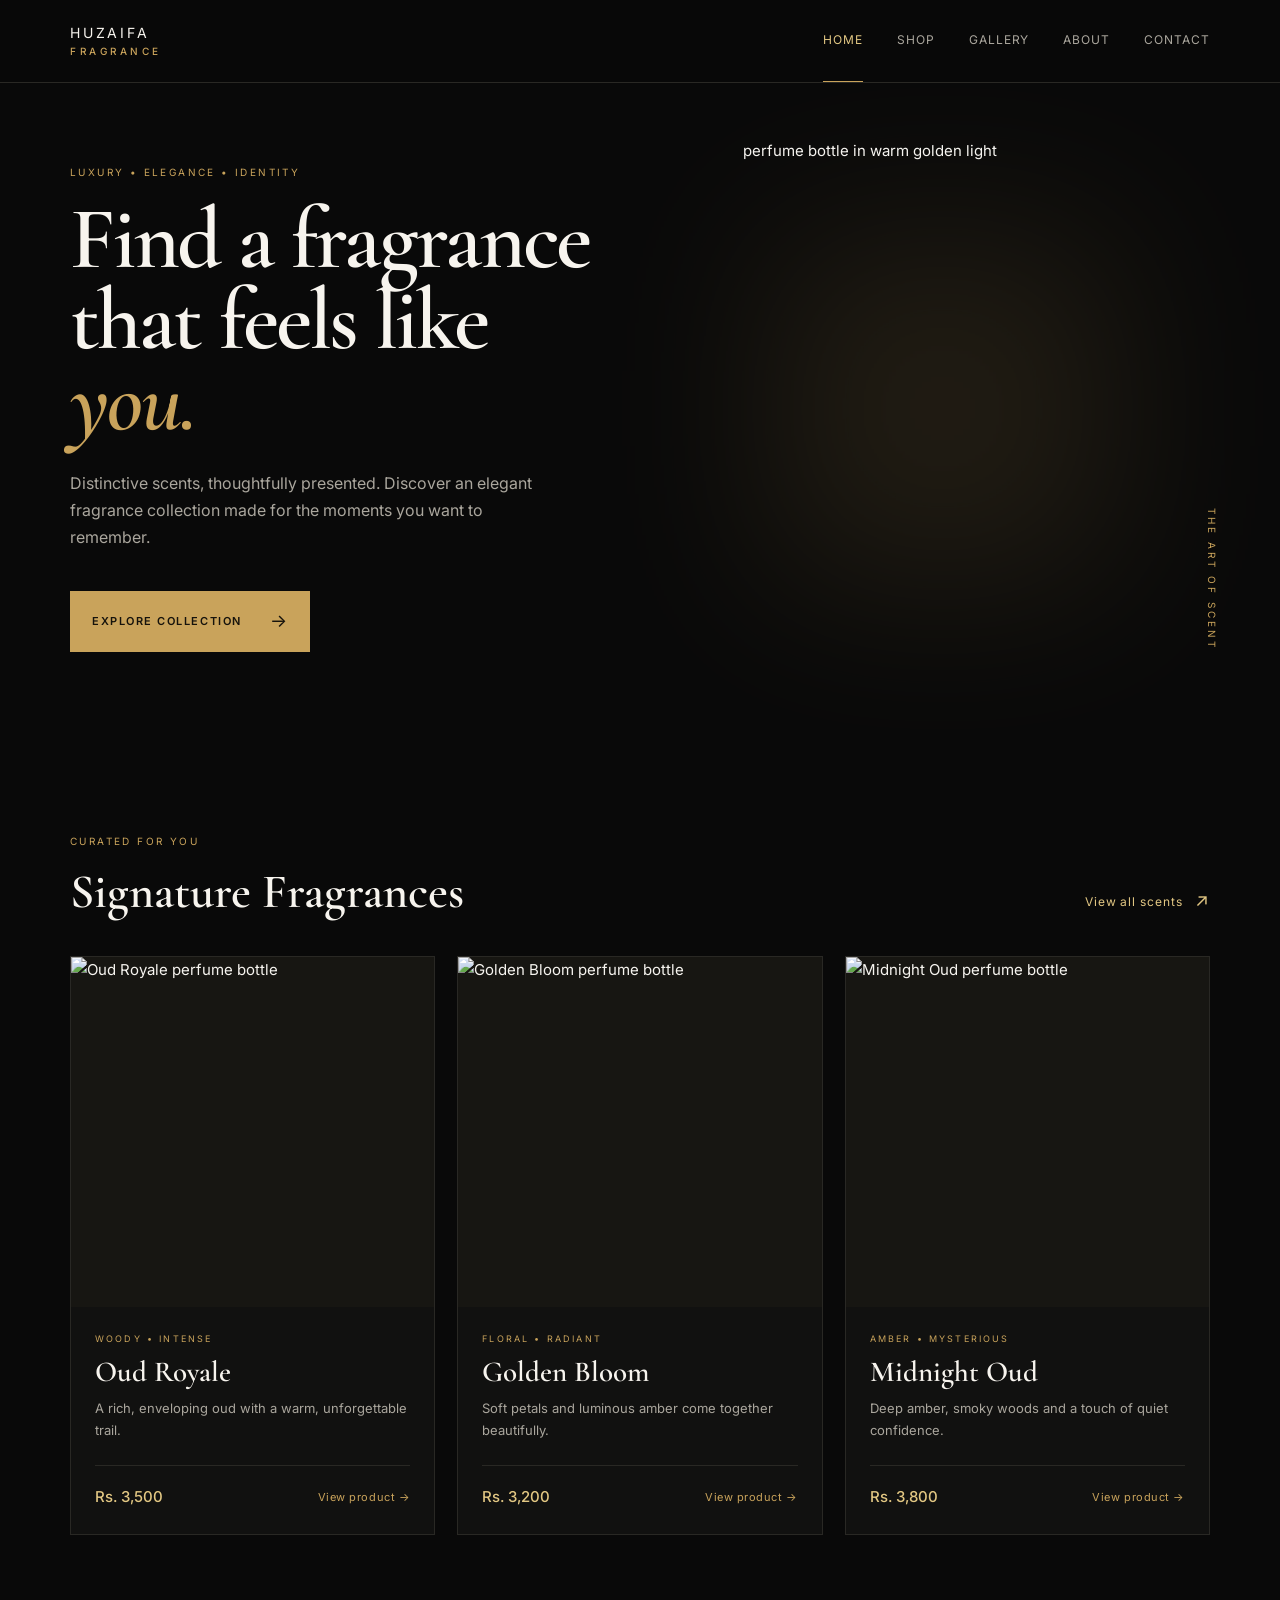
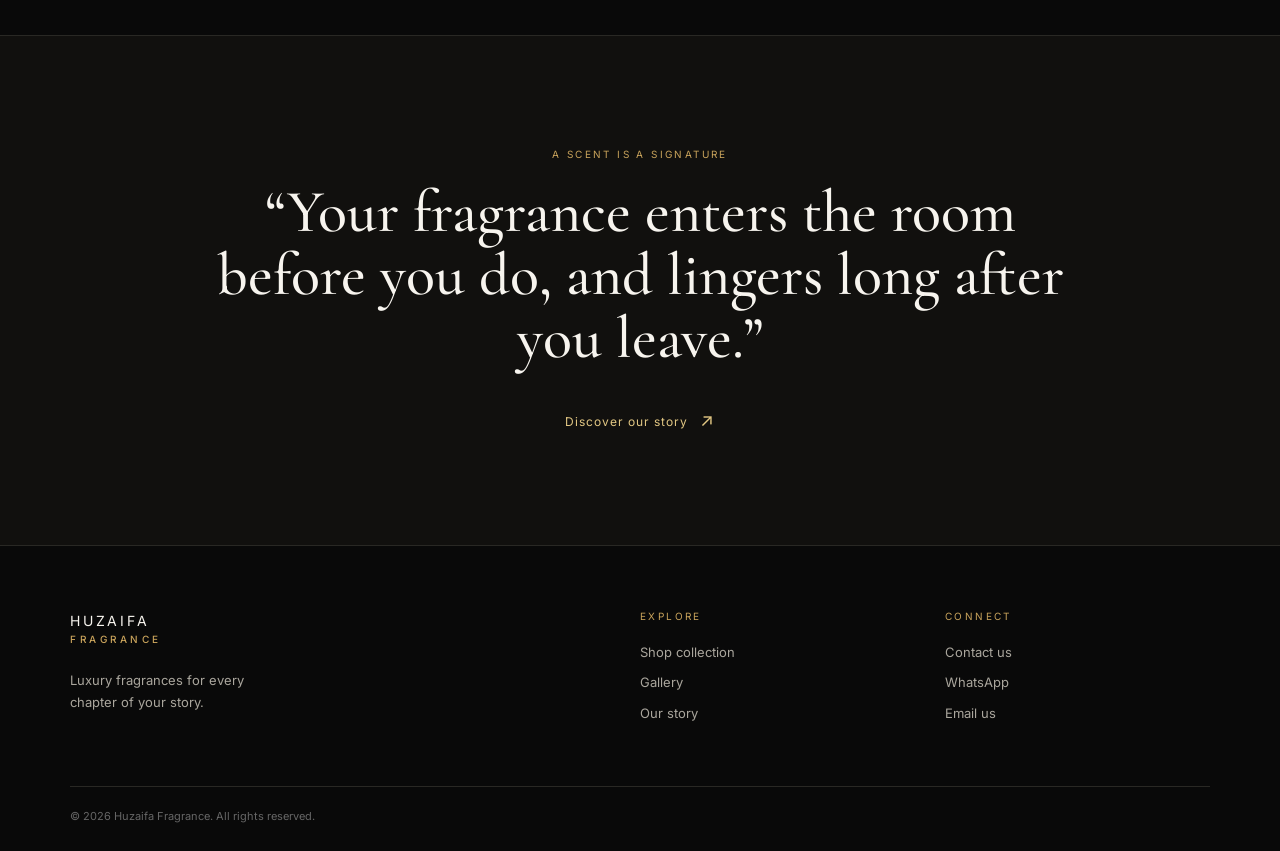
==== index.html @ a4d4c5ab "Build responsive Huzaifa Fragrance GitHub Pages website" ====
<!doctype html>
<html lang="en">
<head>
  <meta charset="UTF-8">
  <meta name="viewport" content="width=device-width, initial-scale=1.0">
  <title>Huzaifa Fragrance | Luxury Perfumes</title>
  <meta name="description" content="Discover luxury fragrances from Huzaifa Fragrance. Explore elegant perfumes for men and women and order your favorite scent.">
  <link rel="preconnect" href="https://fonts.googleapis.com">
  <link rel="preconnect" href="https://fonts.gstatic.com" crossorigin>
  <link href="https://fonts.googleapis.com/css2?family=Cormorant+Garamond:wght@500;600;700&family=Inter:wght@400;500;600&display=swap" rel="stylesheet">
  <link rel="stylesheet" href="style.css">
</head>
<body>
  <header class="site-header">
    <div class="container nav-wrap">
      <a class="brand" href="index.html"><span>HUZAIFA</span><b>FRAGRANCE</b></a>
      <button class="menu-toggle" aria-label="Open navigation" aria-expanded="false">☰</button>
      <nav class="site-nav" aria-label="Main navigation">
        <a class="active" href="index.html">Home</a><a href="shop.html">Shop</a><a href="gallery.html">Gallery</a><a href="about.html">About</a><a href="contact.html">Contact</a>
      </nav>
    </div>
  </header>
  <main>
    <section class="hero container">
      <div class="hero-copy"><p class="eyebrow">LUXURY • ELEGANCE • IDENTITY</p><h1>Find a fragrance that feels like <em>you.</em></h1><p class="lead">Distinctive scents, thoughtfully presented. Discover an elegant fragrance collection made for the moments you want to remember.</p><a class="button" href="shop.html">Explore Collection <span>→</span></a></div>
      <div class="hero-art"><div class="hero-glow"></div><img src="https://images.unsplash.com/photo-1547887538-e3a2f32cb1cc?auto=format&fit=crop&w=900&q=85" alt="Luxury perfume bottle in warm golden light"><span class="vertical-label">THE ART OF SCENT</span></div>
    </section>
    <section class="section container"><div class="section-heading"><div><p class="eyebrow">CURATED FOR YOU</p><h2>Signature Fragrances</h2></div><a class="text-link" href="shop.html">View all scents <span>↗</span></a></div><div class="product-grid">
      <article class="product-card"><a href="product.html?product=oud-royale"><div class="product-image"><img src="https://images.unsplash.com/photo-1594035910387-fea47794261f?auto=format&fit=crop&w=700&q=85" alt="Oud Royale perfume bottle"></div></a><div class="card-info"><p class="eyebrow">WOODY • INTENSE</p><h3>Oud Royale</h3><p>A rich, enveloping oud with a warm, unforgettable trail.</p><div class="card-bottom"><strong>Rs. 3,500</strong><a href="product.html?product=oud-royale">View product →</a></div></div></article>
      <article class="product-card"><a href="product.html?product=golden-bloom"><div class="product-image"><img src="https://images.unsplash.com/photo-1615634260167-c8cdede054de?auto=format&fit=crop&w=700&q=85" alt="Golden Bloom perfume bottle"></div></a><div class="card-info"><p class="eyebrow">FLORAL • RADIANT</p><h3>Golden Bloom</h3><p>Soft petals and luminous amber come together beautifully.</p><div class="card-bottom"><strong>Rs. 3,200</strong><a href="product.html?product=golden-bloom">View product →</a></div></div></article>
      <article class="product-card"><a href="product.html?product=midnight-oud"><div class="product-image"><img src="https://images.unsplash.com/photo-1592945403244-b3fbafd7f539?auto=format&fit=crop&w=700&q=85" alt="Midnight Oud perfume bottle"></div></a><div class="card-info"><p class="eyebrow">AMBER • MYSTERIOUS</p><h3>Midnight Oud</h3><p>Deep amber, smoky woods and a touch of quiet confidence.</p><div class="card-bottom"><strong>Rs. 3,800</strong><a href="product.html?product=midnight-oud">View product →</a></div></div></article>
    </div></section>
    <section class="quote-section"><div class="container quote"><p class="eyebrow">A SCENT IS A SIGNATURE</p><blockquote>“Your fragrance enters the room before you do, and lingers long after you leave.”</blockquote><a class="text-link" href="about.html">Discover our story <span>↗</span></a></div></section>
  </main>
  <footer class="site-footer"><div class="container footer-grid"><div><a class="brand" href="index.html"><span>HUZAIFA</span><b>FRAGRANCE</b></a><p class="footer-copy">Luxury fragrances for every chapter of your story.</p></div><div><p class="eyebrow">EXPLORE</p><a href="shop.html">Shop collection</a><a href="gallery.html">Gallery</a><a href="about.html">Our story</a></div><div><p class="eyebrow">CONNECT</p><a href="contact.html">Contact us</a><a href="https://wa.me/92XXXXXXXXXX">WhatsApp</a><a href="mailto:your@email.com">Email us</a></div></div><div class="container copyright">© <span class="year"></span> Huzaifa Fragrance. All rights reserved.</div></footer>
  <script src="script.js"></script>
</body>
</html>
---- style.css ----
:root{--black:#090909;--panel:#111110;--gold:#c9a35b;--gold-light:#e2c783;--white:#f7f4ee;--muted:#aaa69d;--line:#292824;--serif:'Cormorant Garamond',Georgia,serif;--sans:'Inter',Arial,sans-serif}*{box-sizing:border-box}html{scroll-behavior:smooth}body{margin:0;background:var(--black);color:var(--white);font-family:var(--sans);font-size:15px;line-height:1.7}a{color:inherit;text-decoration:none}img{display:block;max-width:100%;width:100%;object-fit:cover}.container{width:min(1140px,calc(100% - 48px));margin:auto}.site-header{border-bottom:1px solid var(--line);background:rgba(9,9,9,.94);position:sticky;top:0;z-index:10;backdrop-filter:blur(12px)}.nav-wrap{min-height:82px;display:flex;align-items:center;justify-content:space-between}.brand{font-family:var(--sans);font-size:14px;letter-spacing:.2em;line-height:1.1;display:inline-flex;flex-direction:column}.brand span{color:var(--white)}.brand b{color:var(--gold);font-weight:500;font-size:10px;letter-spacing:.35em;margin-top:5px}.site-nav{display:flex;align-items:center;gap:34px;font-size:12px;letter-spacing:.08em;text-transform:uppercase;color:var(--muted)}.site-nav a{padding:30px 0;border-bottom:1px solid transparent}.site-nav a:hover,.site-nav a.active{color:var(--gold-light);border-color:var(--gold)}.menu-toggle{display:none;background:none;border:0;color:var(--gold);font-size:24px}.hero{min-height:650px;display:grid;grid-template-columns:1fr 1fr;gap:70px;align-items:center}.hero-copy{padding:50px 0}.eyebrow{color:var(--gold);font-size:10px;letter-spacing:.24em;margin:0 0 18px;text-transform:uppercase}.hero h1,.page-intro h1{font:600 clamp(52px,7vw,88px)/.92 var(--serif);letter-spacing:-.03em;margin:0 0 28px;max-width:650px}.hero h1 em{color:var(--gold);font-style:italic}.lead{color:var(--muted);max-width:480px;font-size:16px}.button{display:inline-flex;align-items:center;gap:28px;background:var(--gold);color:#16130c;padding:15px 22px;margin-top:24px;font-size:11px;font-weight:600;letter-spacing:.14em;text-transform:uppercase;transition:.25s}.button:hover{background:var(--gold-light);transform:translateY(-2px)}.button span{font-size:18px;font-weight:400}.hero-art{height:540px;position:relative;display:flex;align-items:center;justify-content:center}.hero-art img{height:100%;filter:saturate(.7);clip-path:polygon(13% 0,100% 0,87% 100%,0 100%)}.hero-glow{position:absolute;width:65%;height:65%;background:var(--gold);filter:blur(90px);opacity:.12}.vertical-label{position:absolute;right:-10px;bottom:28px;writing-mode:vertical-rl;color:var(--gold);font-size:10px;letter-spacing:.3em}.section{padding:100px 0}.section-heading{display:flex;justify-content:space-between;align-items:end;margin-bottom:40px}.section-heading h2,.about-content h2,.contact-panel h2{font:600 48px/1 var(--serif);margin:0}.text-link{color:var(--gold-light);font-size:12px;letter-spacing:.08em}.text-link span{font-size:18px;margin-left:8px}.product-grid{display:grid;grid-template-columns:repeat(3,1fr);gap:22px}.product-card{background:var(--panel);border:1px solid var(--line);transition:.25s}.product-card:hover{border-color:#68532c;transform:translateY(-4px)}.product-image{height:350px;overflow:hidden;background:#171612}.product-image img{height:100%;transition:.5s;filter:saturate(.78)}.product-card:hover .product-image img{transform:scale(1.04)}.card-info{padding:24px}.card-info .eyebrow{margin-bottom:8px;font-size:9px}.card-info h2,.card-info h3{font:600 29px var(--serif);margin:0 0 8px}.card-info p:not(.eyebrow){color:var(--muted);font-size:13px;min-height:48px;margin:0}.card-bottom{display:flex;justify-content:space-between;align-items:center;border-top:1px solid var(--line);margin-top:20px;padding-top:18px}.card-bottom strong{color:var(--gold-light);font-weight:500}.card-bottom a{font-size:11px;color:var(--gold);letter-spacing:.05em}.quote-section{background:#11100e;border-top:1px solid var(--line);border-bottom:1px solid var(--line)}.quote{text-align:center;padding:110px 20px}.quote blockquote{font:500 clamp(32px,5vw,60px)/1.05 var(--serif);max-width:850px;margin:0 auto 35px}.site-footer{padding:62px 0 25px}.footer-grid{display:grid;grid-template-columns:2fr 1fr 1fr;gap:40px;padding-bottom:60px}.footer-copy{color:var(--muted);font-size:13px;max-width:220px;margin-top:24px}.footer-grid>div:not(:first-child){display:flex;flex-direction:column;gap:8px}.footer-grid .eyebrow{margin-bottom:8px}.footer-grid a:not(.brand){color:var(--muted);font-size:13px}.footer-grid a:hover{color:var(--gold)}.copyright{border-top:1px solid var(--line);padding-top:20px;color:#666;font-size:11px}.page-intro{padding:100px 0 70px;border-bottom:1px solid var(--line)}.page-intro h1{font-size:clamp(52px,7vw,78px);max-width:700px}.page-intro>p:last-child{color:var(--muted);max-width:530px}.filter-row{border-bottom:1px solid var(--line);padding-bottom:20px;margin-bottom:30px;display:flex;justify-content:space-between;color:var(--muted);font-size:12px}.filter{border:0;background:none;color:var(--muted);margin-left:20px;padding:0;cursor:pointer}.filter.active,.filter:hover{color:var(--gold)}.product-detail{padding:90px 0 120px;display:grid;grid-template-columns:1fr 1fr;gap:85px}.detail-image{height:680px;background:var(--panel)}.detail-image img{height:100%;filter:saturate(.75)}.detail-copy{padding:25px 0}.detail-copy h1{font:600 clamp(58px,7vw,92px)/.9 var(--serif);margin:0 0 20px}.price{color:var(--gold-light);font-size:20px}.detail-meta{display:flex;gap:50px;border-top:1px solid var(--line);border-bottom:1px solid var(--line);padding:20px 0;margin:30px 0}.detail-meta div,.note-row div{display:flex;flex-direction:column;gap:4px}.detail-meta span,.note-row span,.contact-list span{font-size:9px;letter-spacing:.2em;color:var(--gold)}.detail-meta strong,.note-row strong{font-size:13px;font-weight:500}.small-note{font-size:11px;color:#777}.notes{margin-top:60px}.notes h2{font:500 32px var(--serif);margin:0 0 24px}.note-row{display:grid;grid-template-columns:repeat(3,1fr);gap:20px}.gallery-grid{padding:80px 0 120px;display:grid;grid-template-columns:1.2fr 1fr 1fr;grid-auto-rows:260px;gap:20px}.gallery-grid figure{margin:0;overflow:hidden}.gallery-grid img{height:100%;filter:saturate(.7);transition:.4s}.gallery-grid figure:hover img{transform:scale(1.04);filter:saturate(1)}.gallery-tall{grid-row:span 2}.gallery-wide{grid-column:span 2}.about-layout,.contact-layout{display:grid;grid-template-columns:1fr 1fr;gap:90px;padding:100px 0 130px}.about-image{height:680px}.about-image img{height:100%;filter:saturate(.65)}.about-content{display:flex;flex-direction:column;gap:50px}.about-content h2,.contact-panel h2{font-size:42px;margin-bottom:16px}.about-content p,.contact-panel>p{color:var(--muted)}.feature-list{list-style:none;padding:0;margin:0}.feature-list li{border-top:1px solid var(--line);padding:14px 0;color:var(--muted)}.feature-list li:before{content:'✦';color:var(--gold);margin-right:14px}.contact-layout{align-items:start}.contact-panel{background:var(--panel);border:1px solid var(--line);padding:52px}.contact-list{border-top:1px solid var(--line)}.contact-list>div{padding:24px 0;border-bottom:1px solid var(--line);display:flex;justify-content:space-between;gap:20px}.contact-list a,.contact-list p{margin:0;color:var(--gold-light);font-size:14px}.contact-list p{color:var(--muted)}
@media(max-width:760px){.container{width:min(100% - 32px,600px)}.nav-wrap{min-height:72px}.menu-toggle{display:block}.site-nav{display:none;position:absolute;top:72px;left:0;right:0;background:var(--black);border-bottom:1px solid var(--line);padding:12px 16px;flex-direction:column;align-items:stretch;gap:0}.site-nav.open{display:flex}.site-nav a{padding:12px 0}.hero{min-height:auto;display:flex;flex-direction:column;gap:20px;padding-top:55px}.hero-copy{padding:0}.hero h1{font-size:58px}.hero-art{height:420px;width:100%}.vertical-label{right:0}.section{padding:70px 0}.section-heading{align-items:start;flex-direction:column;gap:18px}.section-heading h2{font-size:42px}.product-grid{grid-template-columns:1fr}.product-image{height:380px}.quote{padding:75px 10px}.footer-grid{grid-template-columns:1fr 1fr;gap:35px}.footer-grid>div:first-child{grid-column:span 2}.page-intro{padding:65px 0 45px}.page-intro h1{font-size:56px}.filter-row{display:block}.filter-row>div{margin-top:16px}.filter{margin:0 18px 0 0}.product-detail,.about-layout,.contact-layout{grid-template-columns:1fr;gap:45px;padding:60px 0 80px}.detail-image,.about-image{height:480px}.detail-copy{padding:0}.detail-copy h1{font-size:65px}.note-row{gap:10px}.about-content{gap:38px}.gallery-grid{padding:55px 0 80px;grid-template-columns:1fr 1fr;grid-auto-rows:190px;gap:10px}.gallery-tall{grid-row:span 2}.gallery-wide{grid-column:span 2}.contact-panel{padding:32px 24px}.contact-list>div{display:block}.contact-list a,.contact-list p{display:block;margin-top:6px}}
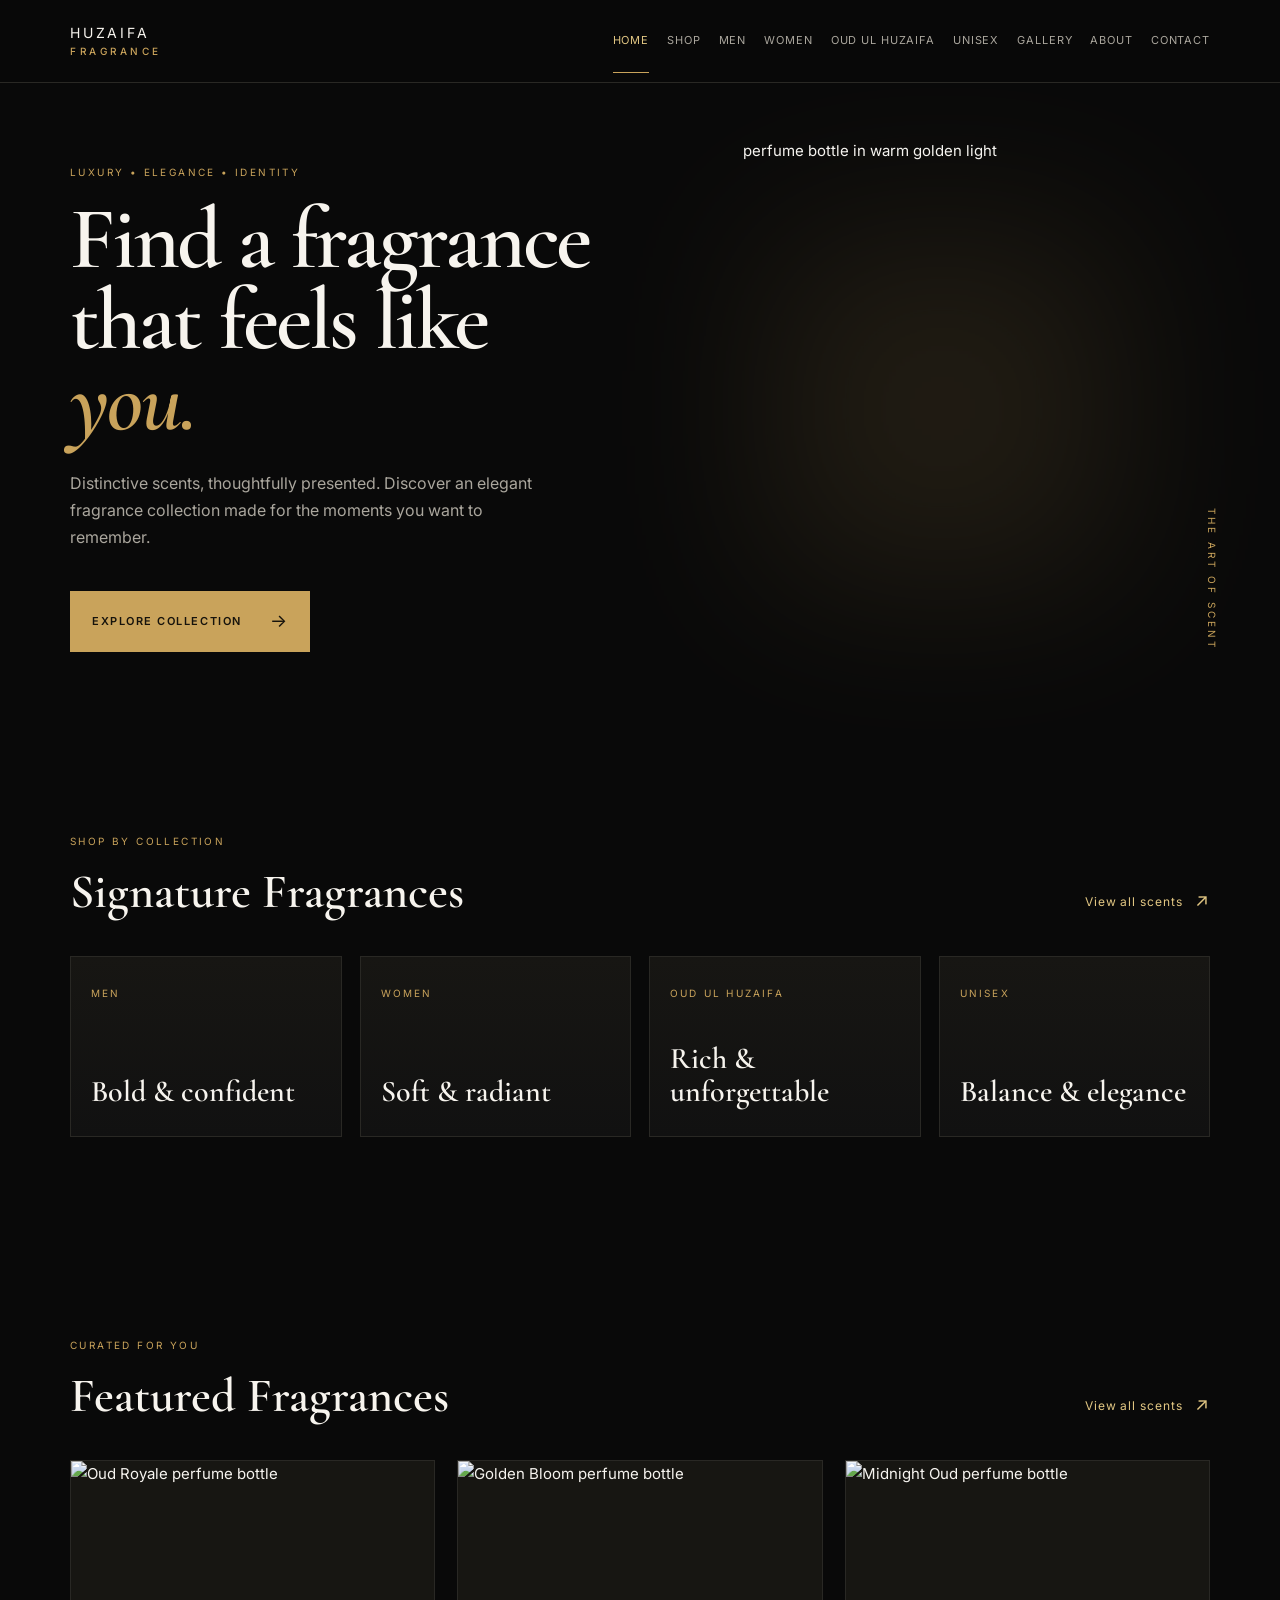
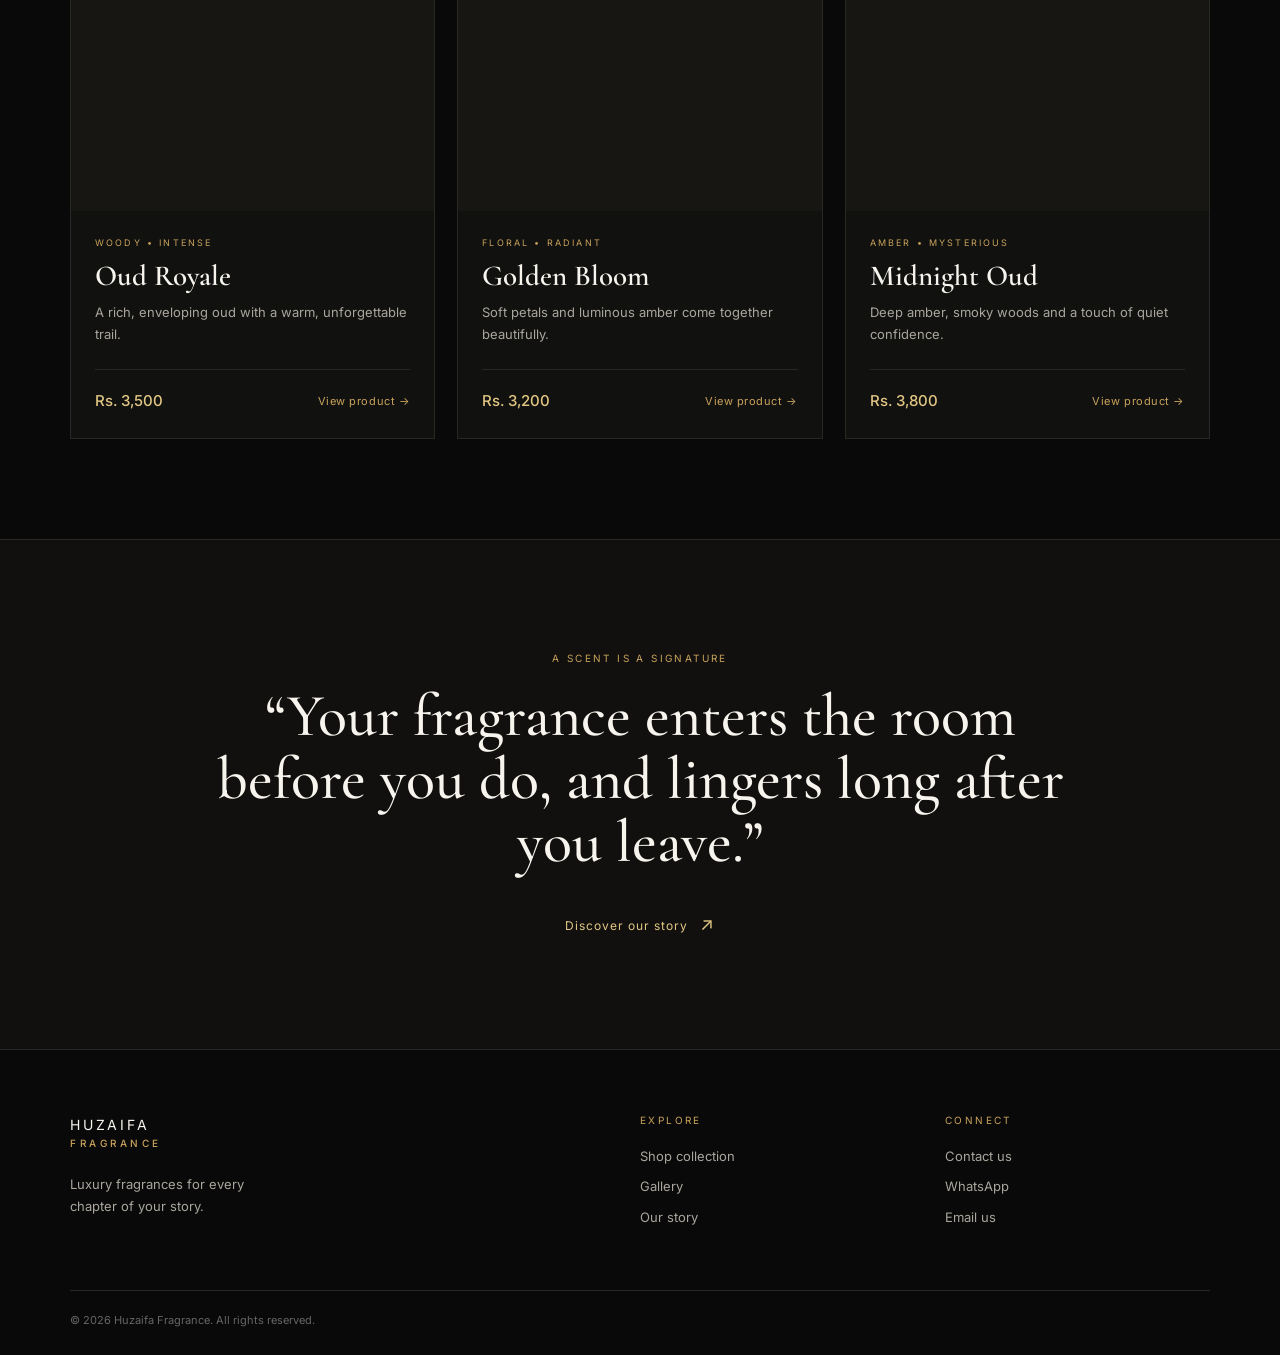
==== commit 620c268e: "Add Men, Women, Oud ul Huzaifa and Unisex fragrance pages to the Huzaifa Fragrance website." ====
--- a/index.html
+++ b/index.html
@@ -16,7 +16,15 @@
       <a class="brand" href="index.html"><span>HUZAIFA</span><b>FRAGRANCE</b></a>
       <button class="menu-toggle" aria-label="Open navigation" aria-expanded="false">☰</button>
       <nav class="site-nav" aria-label="Main navigation">
-        <a class="active" href="index.html">Home</a><a href="shop.html">Shop</a><a href="gallery.html">Gallery</a><a href="about.html">About</a><a href="contact.html">Contact</a>
+        <a class="active" href="index.html">Home</a>
+        <a href="shop.html">Shop</a>
+        <a href="men.html">Men</a>
+        <a href="women.html">Women</a>
+        <a href="oud-ul-huzaifa.html">Oud ul Huzaifa</a>
+        <a href="unisex.html">Unisex</a>
+        <a href="gallery.html">Gallery</a>
+        <a href="about.html">About</a>
+        <a href="contact.html">Contact</a>
       </nav>
     </div>
   </header>
@@ -25,7 +33,18 @@
       <div class="hero-copy"><p class="eyebrow">LUXURY • ELEGANCE • IDENTITY</p><h1>Find a fragrance that feels like <em>you.</em></h1><p class="lead">Distinctive scents, thoughtfully presented. Discover an elegant fragrance collection made for the moments you want to remember.</p><a class="button" href="shop.html">Explore Collection <span>→</span></a></div>
       <div class="hero-art"><div class="hero-glow"></div><img src="https://images.unsplash.com/photo-1547887538-e3a2f32cb1cc?auto=format&fit=crop&w=900&q=85" alt="Luxury perfume bottle in warm golden light"><span class="vertical-label">THE ART OF SCENT</span></div>
     </section>
-    <section class="section container"><div class="section-heading"><div><p class="eyebrow">CURATED FOR YOU</p><h2>Signature Fragrances</h2></div><a class="text-link" href="shop.html">View all scents <span>↗</span></a></div><div class="product-grid">
+
+    <section class="section container">
+      <div class="section-heading"><div><p class="eyebrow">SHOP BY COLLECTION</p><h2>Signature Fragrances</h2></div><a class="text-link" href="shop.html">View all scents <span>↗</span></a></div>
+      <div class="feature-collection-grid">
+        <a class="collection-card" href="men.html"><span>Men</span><strong>Bold & confident</strong></a>
+        <a class="collection-card" href="women.html"><span>Women</span><strong>Soft & radiant</strong></a>
+        <a class="collection-card" href="oud-ul-huzaifa.html"><span>Oud ul Huzaifa</span><strong>Rich & unforgettable</strong></a>
+        <a class="collection-card" href="unisex.html"><span>Unisex</span><strong>Balance & elegance</strong></a>
+      </div>
+    </section>
+
+    <section class="section container"><div class="section-heading"><div><p class="eyebrow">CURATED FOR YOU</p><h2>Featured Fragrances</h2></div><a class="text-link" href="shop.html">View all scents <span>↗</span></a></div><div class="product-grid">
       <article class="product-card"><a href="product.html?product=oud-royale"><div class="product-image"><img src="https://images.unsplash.com/photo-1594035910387-fea47794261f?auto=format&fit=crop&w=700&q=85" alt="Oud Royale perfume bottle"></div></a><div class="card-info"><p class="eyebrow">WOODY • INTENSE</p><h3>Oud Royale</h3><p>A rich, enveloping oud with a warm, unforgettable trail.</p><div class="card-bottom"><strong>Rs. 3,500</strong><a href="product.html?product=oud-royale">View product →</a></div></div></article>
       <article class="product-card"><a href="product.html?product=golden-bloom"><div class="product-image"><img src="https://images.unsplash.com/photo-1615634260167-c8cdede054de?auto=format&fit=crop&w=700&q=85" alt="Golden Bloom perfume bottle"></div></a><div class="card-info"><p class="eyebrow">FLORAL • RADIANT</p><h3>Golden Bloom</h3><p>Soft petals and luminous amber come together beautifully.</p><div class="card-bottom"><strong>Rs. 3,200</strong><a href="product.html?product=golden-bloom">View product →</a></div></div></article>
       <article class="product-card"><a href="product.html?product=midnight-oud"><div class="product-image"><img src="https://images.unsplash.com/photo-1592945403244-b3fbafd7f539?auto=format&fit=crop&w=700&q=85" alt="Midnight Oud perfume bottle"></div></a><div class="card-info"><p class="eyebrow">AMBER • MYSTERIOUS</p><h3>Midnight Oud</h3><p>Deep amber, smoky woods and a touch of quiet confidence.</p><div class="card-bottom"><strong>Rs. 3,800</strong><a href="product.html?product=midnight-oud">View product →</a></div></div></article>
--- a/style.css
+++ b/style.css
@@ -1,2 +1,2 @@
-:root{--black:#090909;--panel:#111110;--gold:#c9a35b;--gold-light:#e2c783;--white:#f7f4ee;--muted:#aaa69d;--line:#292824;--serif:'Cormorant Garamond',Georgia,serif;--sans:'Inter',Arial,sans-serif}*{box-sizing:border-box}html{scroll-behavior:smooth}body{margin:0;background:var(--black);color:var(--white);font-family:var(--sans);font-size:15px;line-height:1.7}a{color:inherit;text-decoration:none}img{display:block;max-width:100%;width:100%;object-fit:cover}.container{width:min(1140px,calc(100% - 48px));margin:auto}.site-header{border-bottom:1px solid var(--line);background:rgba(9,9,9,.94);position:sticky;top:0;z-index:10;backdrop-filter:blur(12px)}.nav-wrap{min-height:82px;display:flex;align-items:center;justify-content:space-between}.brand{font-family:var(--sans);font-size:14px;letter-spacing:.2em;line-height:1.1;display:inline-flex;flex-direction:column}.brand span{color:var(--white)}.brand b{color:var(--gold);font-weight:500;font-size:10px;letter-spacing:.35em;margin-top:5px}.site-nav{display:flex;align-items:center;gap:34px;font-size:12px;letter-spacing:.08em;text-transform:uppercase;color:var(--muted)}.site-nav a{padding:30px 0;border-bottom:1px solid transparent}.site-nav a:hover,.site-nav a.active{color:var(--gold-light);border-color:var(--gold)}.menu-toggle{display:none;background:none;border:0;color:var(--gold);font-size:24px}.hero{min-height:650px;display:grid;grid-template-columns:1fr 1fr;gap:70px;align-items:center}.hero-copy{padding:50px 0}.eyebrow{color:var(--gold);font-size:10px;letter-spacing:.24em;margin:0 0 18px;text-transform:uppercase}.hero h1,.page-intro h1{font:600 clamp(52px,7vw,88px)/.92 var(--serif);letter-spacing:-.03em;margin:0 0 28px;max-width:650px}.hero h1 em{color:var(--gold);font-style:italic}.lead{color:var(--muted);max-width:480px;font-size:16px}.button{display:inline-flex;align-items:center;gap:28px;background:var(--gold);color:#16130c;padding:15px 22px;margin-top:24px;font-size:11px;font-weight:600;letter-spacing:.14em;text-transform:uppercase;transition:.25s}.button:hover{background:var(--gold-light);transform:translateY(-2px)}.button span{font-size:18px;font-weight:400}.hero-art{height:540px;position:relative;display:flex;align-items:center;justify-content:center}.hero-art img{height:100%;filter:saturate(.7);clip-path:polygon(13% 0,100% 0,87% 100%,0 100%)}.hero-glow{position:absolute;width:65%;height:65%;background:var(--gold);filter:blur(90px);opacity:.12}.vertical-label{position:absolute;right:-10px;bottom:28px;writing-mode:vertical-rl;color:var(--gold);font-size:10px;letter-spacing:.3em}.section{padding:100px 0}.section-heading{display:flex;justify-content:space-between;align-items:end;margin-bottom:40px}.section-heading h2,.about-content h2,.contact-panel h2{font:600 48px/1 var(--serif);margin:0}.text-link{color:var(--gold-light);font-size:12px;letter-spacing:.08em}.text-link span{font-size:18px;margin-left:8px}.product-grid{display:grid;grid-template-columns:repeat(3,1fr);gap:22px}.product-card{background:var(--panel);border:1px solid var(--line);transition:.25s}.product-card:hover{border-color:#68532c;transform:translateY(-4px)}.product-image{height:350px;overflow:hidden;background:#171612}.product-image img{height:100%;transition:.5s;filter:saturate(.78)}.product-card:hover .product-image img{transform:scale(1.04)}.card-info{padding:24px}.card-info .eyebrow{margin-bottom:8px;font-size:9px}.card-info h2,.card-info h3{font:600 29px var(--serif);margin:0 0 8px}.card-info p:not(.eyebrow){color:var(--muted);font-size:13px;min-height:48px;margin:0}.card-bottom{display:flex;justify-content:space-between;align-items:center;border-top:1px solid var(--line);margin-top:20px;padding-top:18px}.card-bottom strong{color:var(--gold-light);font-weight:500}.card-bottom a{font-size:11px;color:var(--gold);letter-spacing:.05em}.quote-section{background:#11100e;border-top:1px solid var(--line);border-bottom:1px solid var(--line)}.quote{text-align:center;padding:110px 20px}.quote blockquote{font:500 clamp(32px,5vw,60px)/1.05 var(--serif);max-width:850px;margin:0 auto 35px}.site-footer{padding:62px 0 25px}.footer-grid{display:grid;grid-template-columns:2fr 1fr 1fr;gap:40px;padding-bottom:60px}.footer-copy{color:var(--muted);font-size:13px;max-width:220px;margin-top:24px}.footer-grid>div:not(:first-child){display:flex;flex-direction:column;gap:8px}.footer-grid .eyebrow{margin-bottom:8px}.footer-grid a:not(.brand){color:var(--muted);font-size:13px}.footer-grid a:hover{color:var(--gold)}.copyright{border-top:1px solid var(--line);padding-top:20px;color:#666;font-size:11px}.page-intro{padding:100px 0 70px;border-bottom:1px solid var(--line)}.page-intro h1{font-size:clamp(52px,7vw,78px);max-width:700px}.page-intro>p:last-child{color:var(--muted);max-width:530px}.filter-row{border-bottom:1px solid var(--line);padding-bottom:20px;margin-bottom:30px;display:flex;justify-content:space-between;color:var(--muted);font-size:12px}.filter{border:0;background:none;color:var(--muted);margin-left:20px;padding:0;cursor:pointer}.filter.active,.filter:hover{color:var(--gold)}.product-detail{padding:90px 0 120px;display:grid;grid-template-columns:1fr 1fr;gap:85px}.detail-image{height:680px;background:var(--panel)}.detail-image img{height:100%;filter:saturate(.75)}.detail-copy{padding:25px 0}.detail-copy h1{font:600 clamp(58px,7vw,92px)/.9 var(--serif);margin:0 0 20px}.price{color:var(--gold-light);font-size:20px}.detail-meta{display:flex;gap:50px;border-top:1px solid var(--line);border-bottom:1px solid var(--line);padding:20px 0;margin:30px 0}.detail-meta div,.note-row div{display:flex;flex-direction:column;gap:4px}.detail-meta span,.note-row span,.contact-list span{font-size:9px;letter-spacing:.2em;color:var(--gold)}.detail-meta strong,.note-row strong{font-size:13px;font-weight:500}.small-note{font-size:11px;color:#777}.notes{margin-top:60px}.notes h2{font:500 32px var(--serif);margin:0 0 24px}.note-row{display:grid;grid-template-columns:repeat(3,1fr);gap:20px}.gallery-grid{padding:80px 0 120px;display:grid;grid-template-columns:1.2fr 1fr 1fr;grid-auto-rows:260px;gap:20px}.gallery-grid figure{margin:0;overflow:hidden}.gallery-grid img{height:100%;filter:saturate(.7);transition:.4s}.gallery-grid figure:hover img{transform:scale(1.04);filter:saturate(1)}.gallery-tall{grid-row:span 2}.gallery-wide{grid-column:span 2}.about-layout,.contact-layout{display:grid;grid-template-columns:1fr 1fr;gap:90px;padding:100px 0 130px}.about-image{height:680px}.about-image img{height:100%;filter:saturate(.65)}.about-content{display:flex;flex-direction:column;gap:50px}.about-content h2,.contact-panel h2{font-size:42px;margin-bottom:16px}.about-content p,.contact-panel>p{color:var(--muted)}.feature-list{list-style:none;padding:0;margin:0}.feature-list li{border-top:1px solid var(--line);padding:14px 0;color:var(--muted)}.feature-list li:before{content:'✦';color:var(--gold);margin-right:14px}.contact-layout{align-items:start}.contact-panel{background:var(--panel);border:1px solid var(--line);padding:52px}.contact-list{border-top:1px solid var(--line)}.contact-list>div{padding:24px 0;border-bottom:1px solid var(--line);display:flex;justify-content:space-between;gap:20px}.contact-list a,.contact-list p{margin:0;color:var(--gold-light);font-size:14px}.contact-list p{color:var(--muted)}
-@media(max-width:760px){.container{width:min(100% - 32px,600px)}.nav-wrap{min-height:72px}.menu-toggle{display:block}.site-nav{display:none;position:absolute;top:72px;left:0;right:0;background:var(--black);border-bottom:1px solid var(--line);padding:12px 16px;flex-direction:column;align-items:stretch;gap:0}.site-nav.open{display:flex}.site-nav a{padding:12px 0}.hero{min-height:auto;display:flex;flex-direction:column;gap:20px;padding-top:55px}.hero-copy{padding:0}.hero h1{font-size:58px}.hero-art{height:420px;width:100%}.vertical-label{right:0}.section{padding:70px 0}.section-heading{align-items:start;flex-direction:column;gap:18px}.section-heading h2{font-size:42px}.product-grid{grid-template-columns:1fr}.product-image{height:380px}.quote{padding:75px 10px}.footer-grid{grid-template-columns:1fr 1fr;gap:35px}.footer-grid>div:first-child{grid-column:span 2}.page-intro{padding:65px 0 45px}.page-intro h1{font-size:56px}.filter-row{display:block}.filter-row>div{margin-top:16px}.filter{margin:0 18px 0 0}.product-detail,.about-layout,.contact-layout{grid-template-columns:1fr;gap:45px;padding:60px 0 80px}.detail-image,.about-image{height:480px}.detail-copy{padding:0}.detail-copy h1{font-size:65px}.note-row{gap:10px}.about-content{gap:38px}.gallery-grid{padding:55px 0 80px;grid-template-columns:1fr 1fr;grid-auto-rows:190px;gap:10px}.gallery-tall{grid-row:span 2}.gallery-wide{grid-column:span 2}.contact-panel{padding:32px 24px}.contact-list>div{display:block}.contact-list a,.contact-list p{display:block;margin-top:6px}}
+:root{--black:#090909;--panel:#111110;--gold:#c9a35b;--gold-light:#e2c783;--white:#f7f4ee;--muted:#aaa69d;--line:#292824;--serif:'Cormorant Garamond',Georgia,serif;--sans:'Inter',Arial,sans-serif}*{box-sizing:border-box}html{scroll-behavior:smooth}body{margin:0;background:var(--black);color:var(--white);font-family:var(--sans);font-size:15px;line-height:1.7}a{color:inherit;text-decoration:none}img{display:block;max-width:100%;width:100%;object-fit:cover}.container{width:min(1140px,calc(100% - 48px));margin:auto}.site-header{border-bottom:1px solid var(--line);background:rgba(9,9,9,.94);position:sticky;top:0;z-index:10;backdrop-filter:blur(12px)}.nav-wrap{min-height:82px;display:flex;align-items:center;justify-content:space-between}.brand{font-family:var(--sans);font-size:14px;letter-spacing:.2em;line-height:1.1;display:inline-flex;flex-direction:column}.brand span{color:var(--white)}.brand b{color:var(--gold);font-weight:500;font-size:10px;letter-spacing:.35em;margin-top:5px}.site-nav{display:flex;align-items:center;gap:18px;flex-wrap:wrap;justify-content:flex-end;font-size:11px;letter-spacing:.08em;text-transform:uppercase;color:var(--muted)}.site-nav a{padding:22px 0;border-bottom:1px solid transparent}.site-nav a:hover,.site-nav a.active{color:var(--gold-light);border-color:var(--gold)}.menu-toggle{display:none;background:none;border:0;color:var(--gold);font-size:24px}.hero{min-height:650px;display:grid;grid-template-columns:1fr 1fr;gap:70px;align-items:center}.hero-copy{padding:50px 0}.eyebrow{color:var(--gold);font-size:10px;letter-spacing:.24em;margin:0 0 18px;text-transform:uppercase}.hero h1,.page-intro h1{font:600 clamp(52px,7vw,88px)/.92 var(--serif);letter-spacing:-.03em;margin:0 0 28px;max-width:650px}.hero h1 em{color:var(--gold);font-style:italic}.lead{color:var(--muted);max-width:480px;font-size:16px}.button{display:inline-flex;align-items:center;gap:28px;background:var(--gold);color:#16130c;padding:15px 22px;margin-top:24px;font-size:11px;font-weight:600;letter-spacing:.14em;text-transform:uppercase;transition:.25s}.button:hover{background:var(--gold-light);transform:translateY(-2px)}.button span{font-size:18px;font-weight:400}.hero-art{height:540px;position:relative;display:flex;align-items:center;justify-content:center}.hero-art img{height:100%;filter:saturate(.7);clip-path:polygon(13% 0,100% 0,87% 100%,0 100%)}.hero-glow{position:absolute;width:65%;height:65%;background:var(--gold);filter:blur(90px);opacity:.12}.vertical-label{position:absolute;right:-10px;bottom:28px;writing-mode:vertical-rl;color:var(--gold);font-size:10px;letter-spacing:.3em}.section{padding:100px 0}.section-heading{display:flex;justify-content:space-between;align-items:end;margin-bottom:40px}.section-heading h2,.about-content h2,.contact-panel h2{font:600 48px/1 var(--serif);margin:0}.text-link{color:var(--gold-light);font-size:12px;letter-spacing:.08em}.text-link span{font-size:18px;margin-left:8px}.feature-collection-grid{display:grid;grid-template-columns:repeat(4,1fr);gap:18px}.collection-card{background:linear-gradient(180deg,#171613,#111111);border:1px solid var(--line);padding:28px 20px;display:flex;flex-direction:column;justify-content:space-between;min-height:180px;transition:transform .25s,border-color .25s}.collection-card:hover{transform:translateY(-4px);border-color:#785e2a}.collection-card span{color:var(--gold);font-size:10px;letter-spacing:.22em;text-transform:uppercase}.collection-card strong{font:600 30px/1.1 var(--serif);margin-top:40px}.compact-grid{margin-bottom:30px}.product-grid{display:grid;grid-template-columns:repeat(3,1fr);gap:22px}.product-card{background:var(--panel);border:1px solid var(--line);transition:.25s}.product-card:hover{border-color:#68532c;transform:translateY(-4px)}.product-image{height:350px;overflow:hidden;background:#171612}.product-image img{height:100%;transition:.5s;filter:saturate(.78)}.product-card:hover .product-image img{transform:scale(1.04)}.card-info{padding:24px}.card-info .eyebrow{margin-bottom:8px;font-size:9px}.card-info h2,.card-info h3{font:600 29px var(--serif);margin:0 0 8px}.card-info p:not(.eyebrow){color:var(--muted);font-size:13px;min-height:48px;margin:0}.card-bottom{display:flex;justify-content:space-between;align-items:center;border-top:1px solid var(--line);margin-top:20px;padding-top:18px}.card-bottom strong{color:var(--gold-light);font-weight:500}.card-bottom a{font-size:11px;color:var(--gold);letter-spacing:.05em}.quote-section{background:#11100e;border-top:1px solid var(--line);border-bottom:1px solid var(--line)}.quote{text-align:center;padding:110px 20px}.quote blockquote{font:500 clamp(32px,5vw,60px)/1.05 var(--serif);max-width:850px;margin:0 auto 35px}.site-footer{padding:62px 0 25px}.footer-grid{display:grid;grid-template-columns:2fr 1fr 1fr;gap:40px;padding-bottom:60px}.footer-copy{color:var(--muted);font-size:13px;max-width:220px;margin-top:24px}.footer-grid>div:not(:first-child){display:flex;flex-direction:column;gap:8px}.footer-grid .eyebrow{margin-bottom:8px}.footer-grid a:not(.brand){color:var(--muted);font-size:13px}.footer-grid a:hover{color:var(--gold)}.copyright{border-top:1px solid var(--line);padding-top:20px;color:#666;font-size:11px}.page-intro{padding:100px 0 70px;border-bottom:1px solid var(--line)}.page-intro h1{font-size:clamp(52px,7vw,78px);max-width:700px}.page-intro>p:last-child{color:var(--muted);max-width:530px}.filter-row{border-bottom:1px solid var(--line);padding-bottom:20px;margin-bottom:30px;display:flex;justify-content:space-between;color:var(--muted);font-size:12px}.filter{border:0;background:none;color:var(--muted);margin-left:20px;padding:0;cursor:pointer}.filter.active,.filter:hover{color:var(--gold)}.product-detail{padding:90px 0 120px;display:grid;grid-template-columns:1fr 1fr;gap:85px}.detail-image{height:680px;background:var(--panel)}.detail-image img{height:100%;filter:saturate(.75)}.detail-copy{padding:25px 0}.detail-copy h1{font:600 clamp(58px,7vw,92px)/.9 var(--serif);margin:0 0 20px}.price{color:var(--gold-light);font-size:20px}.detail-meta{display:flex;gap:50px;border-top:1px solid var(--line);border-bottom:1px solid var(--line);padding:20px 0;margin:30px 0}.detail-meta div,.note-row div{display:flex;flex-direction:column;gap:4px}.detail-meta span,.note-row span,.contact-list span{font-size:9px;letter-spacing:.2em;color:var(--gold)}.detail-meta strong,.note-row strong{font-size:13px;font-weight:500}.small-note{font-size:11px;color:#777}.notes{margin-top:60px}.notes h2{font:500 32px var(--serif);margin:0 0 24px}.note-row{display:grid;grid-template-columns:repeat(3,1fr);gap:20px}.gallery-grid{padding:80px 0 120px;display:grid;grid-template-columns:1.2fr 1fr 1fr;grid-auto-rows:260px;gap:20px}.gallery-grid figure{margin:0;overflow:hidden}.gallery-grid img{height:100%;filter:saturate(.7);transition:.4s}.gallery-grid figure:hover img{transform:scale(1.04);filter:saturate(1)}.gallery-tall{grid-row:span 2}.gallery-wide{grid-column:span 2}.about-layout,.contact-layout{display:grid;grid-template-columns:1fr 1fr;gap:90px;padding:100px 0 130px}.about-image{height:680px}.about-image img{height:100%;filter:saturate(.65)}.about-content{display:flex;flex-direction:column;gap:50px}.about-content h2,.contact-panel h2{font-size:42px;margin-bottom:16px}.about-content p,.contact-panel>p{color:var(--muted)}.feature-list{list-style:none;padding:0;margin:0}.feature-list li{border-top:1px solid var(--line);padding:14px 0;color:var(--muted)}.feature-list li:before{content:'✦';color:var(--gold);margin-right:14px}.contact-layout{align-items:start}.contact-panel{background:var(--panel);border:1px solid var(--line);padding:52px}.contact-list{border-top:1px solid var(--line)}.contact-list>div{padding:24px 0;border-bottom:1px solid var(--line);display:flex;justify-content:space-between;gap:20px}.contact-list a,.contact-list p{margin:0;color:var(--gold-light);font-size:14px}.contact-list p{color:var(--muted)}
+.category-page{padding:80px 0 120px}.category-intro{margin-bottom:36px}.category-intro h1{font:600 clamp(44px,5vw,72px)/1 var(--serif);margin:0 0 14px}.category-intro p{color:var(--muted);max-width:600px}.category-spotlight{display:grid;grid-template-columns:1.2fr .8fr;gap:26px;margin-top:46px}.spotlight-panel{background:var(--panel);border:1px solid var(--line);padding:26px}.spotlight-panel .eyebrow{margin-bottom:10px}.spotlight-panel h3{font:600 36px/1 var(--serif);margin:0 0 14px}.spotlight-panel p{color:var(--muted);margin:0 0 14px}.spotlight-panel .button{margin-top:0}@media(max-width:760px){.container{width:min(100% - 32px,600px)}.nav-wrap{min-height:72px}.menu-toggle{display:block}.site-nav{display:none;position:absolute;top:72px;left:0;right:0;background:var(--black);border-bottom:1px solid var(--line);padding:12px 16px;flex-direction:column;align-items:stretch;gap:0}.site-nav.open{display:flex}.site-nav a{padding:12px 0}.hero{min-height:auto;display:flex;flex-direction:column;gap:20px;padding-top:55px}.hero-copy{padding:0}.hero h1{font-size:58px}.hero-art{height:420px;width:100%}.vertical-label{right:0}.section{padding:70px 0}.section-heading{align-items:start;flex-direction:column;gap:18px}.section-heading h2{font-size:42px}.feature-collection-grid{grid-template-columns:1fr 1fr}.product-grid{grid-template-columns:1fr}.product-image{height:380px}.quote{padding:75px 10px}.footer-grid{grid-template-columns:1fr 1fr;gap:35px}.footer-grid>div:first-child{grid-column:span 2}.page-intro{padding:65px 0 45px}.page-intro h1{font-size:56px}.filter-row{display:block}.filter-row>div{margin-top:16px}.filter{margin:0 18px 0 0}.product-detail,.about-layout,.contact-layout,.category-spotlight{grid-template-columns:1fr;gap:45px;padding:60px 0 80px}.detail-image,.about-image{height:480px}.detail-copy{padding:0}.detail-copy h1{font-size:65px}.note-row{gap:10px}.about-content{gap:38px}.gallery-grid{padding:55px 0 80px;grid-template-columns:1fr 1fr;grid-auto-rows:190px;gap:10px}.gallery-tall{grid-row:span 2}.gallery-wide{grid-column:span 2}.contact-panel{padding:32px 24px}.contact-list>div{display:block}.contact-list a,.contact-list p{display:block;margin-top:6px}.category-page{padding:50px 0 80px}.feature-collection-grid{grid-template-columns:1fr}}
